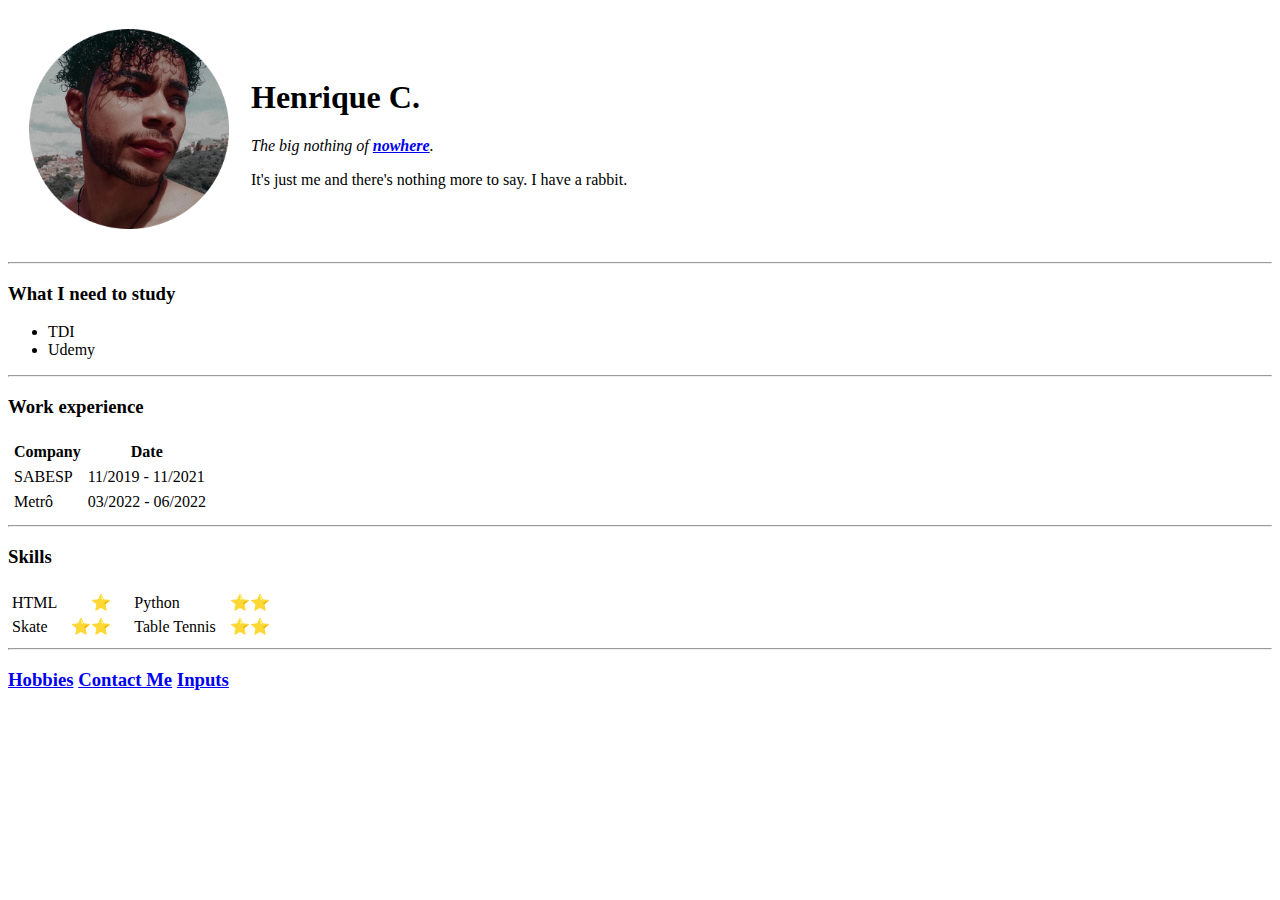
==== index.html @ 40c4e52a "First upload of files" ====
<!DOCTYPE html>
<html>
    <head>
        <meta charset="UTF-8">
        <title>Henrique C.'s Personal Site</title>
    </head>
    <body>
        <table cellspacing="20">
            <tr>
                <td><img src="img/croppedMe.png" width="200"></td>
                <td><h1>Henrique C.</h1>
                <p><em>The big nothing of <strong><a href="https://pt.wikipedia.org/wiki/Franco_da_Rocha">nowhere</a></strong>.</em></p>
                <p>It's just me and there's nothing more to say. I have a rabbit.</p></td>
            </tr>
        </table>
        <hr>
        <h3>What I need to study</h3>
        <ul>
            <li>TDI</li>
            <li>Udemy</li>
        </ul>
        <hr>
        <h3>Work experience</h3>
        <table cellspacing="5">
            <thead>
                <tr>
                    <th>Company</th>
                    <th>Date</th>
                </tr>
            </thead>
            <tbody>
                <tr>
                    <td>SABESP</td>
                    <td>11/2019 - 11/2021</td>
                </tr>
                <tr>
                    <td>Metrô</td>
                    <td>03/2022 - 06/2022</td>
                </tr>
            </tbody>
        </table>
        <hr>
        <h3>Skills</h3>
        <table cellspacing="3">
            <thead> <!-- Table heading section. -->
                <tr> <!-- Table row section. -->
                     <!-- <th>Skills</th> <- Exemple. Table row heading (Row's title). -->
                </tr>
            </thead>
            <tbody> <!-- Table body section. -->
                <tr>
                    <td>HTML</td>
                    <td>&nbsp;</td>
                    <td align="right">⭐</td>
                    <td>&nbsp;</td>
                    <td>&nbsp;</td>
                    <td>Python</td>
                    <td>&nbsp;</td>
                    <td align="right">⭐⭐</td>
                </tr>
                    <td>Skate</td>
                    <td>&nbsp;</td>
                    <td align="right">⭐⭐</td>
                    <td>&nbsp;</td>
                    <td>&nbsp;</td>
                    <td>Table Tennis</td>
                    <td>&nbsp;</td>
                    <td align="right">⭐⭐</td>
            </tbody>
            <tfoot>
                <!-- There's a foot section for table, but i'm not going to use it by now. -->
            </tfoot>
        </table>
        <hr>

        <h3><a href="hobbies.html">Hobbies</a>
        <a href="contactMe.html">Contact Me</a>
        <a href="inputs.html">Inputs</a></h3>

    </body>
</html>
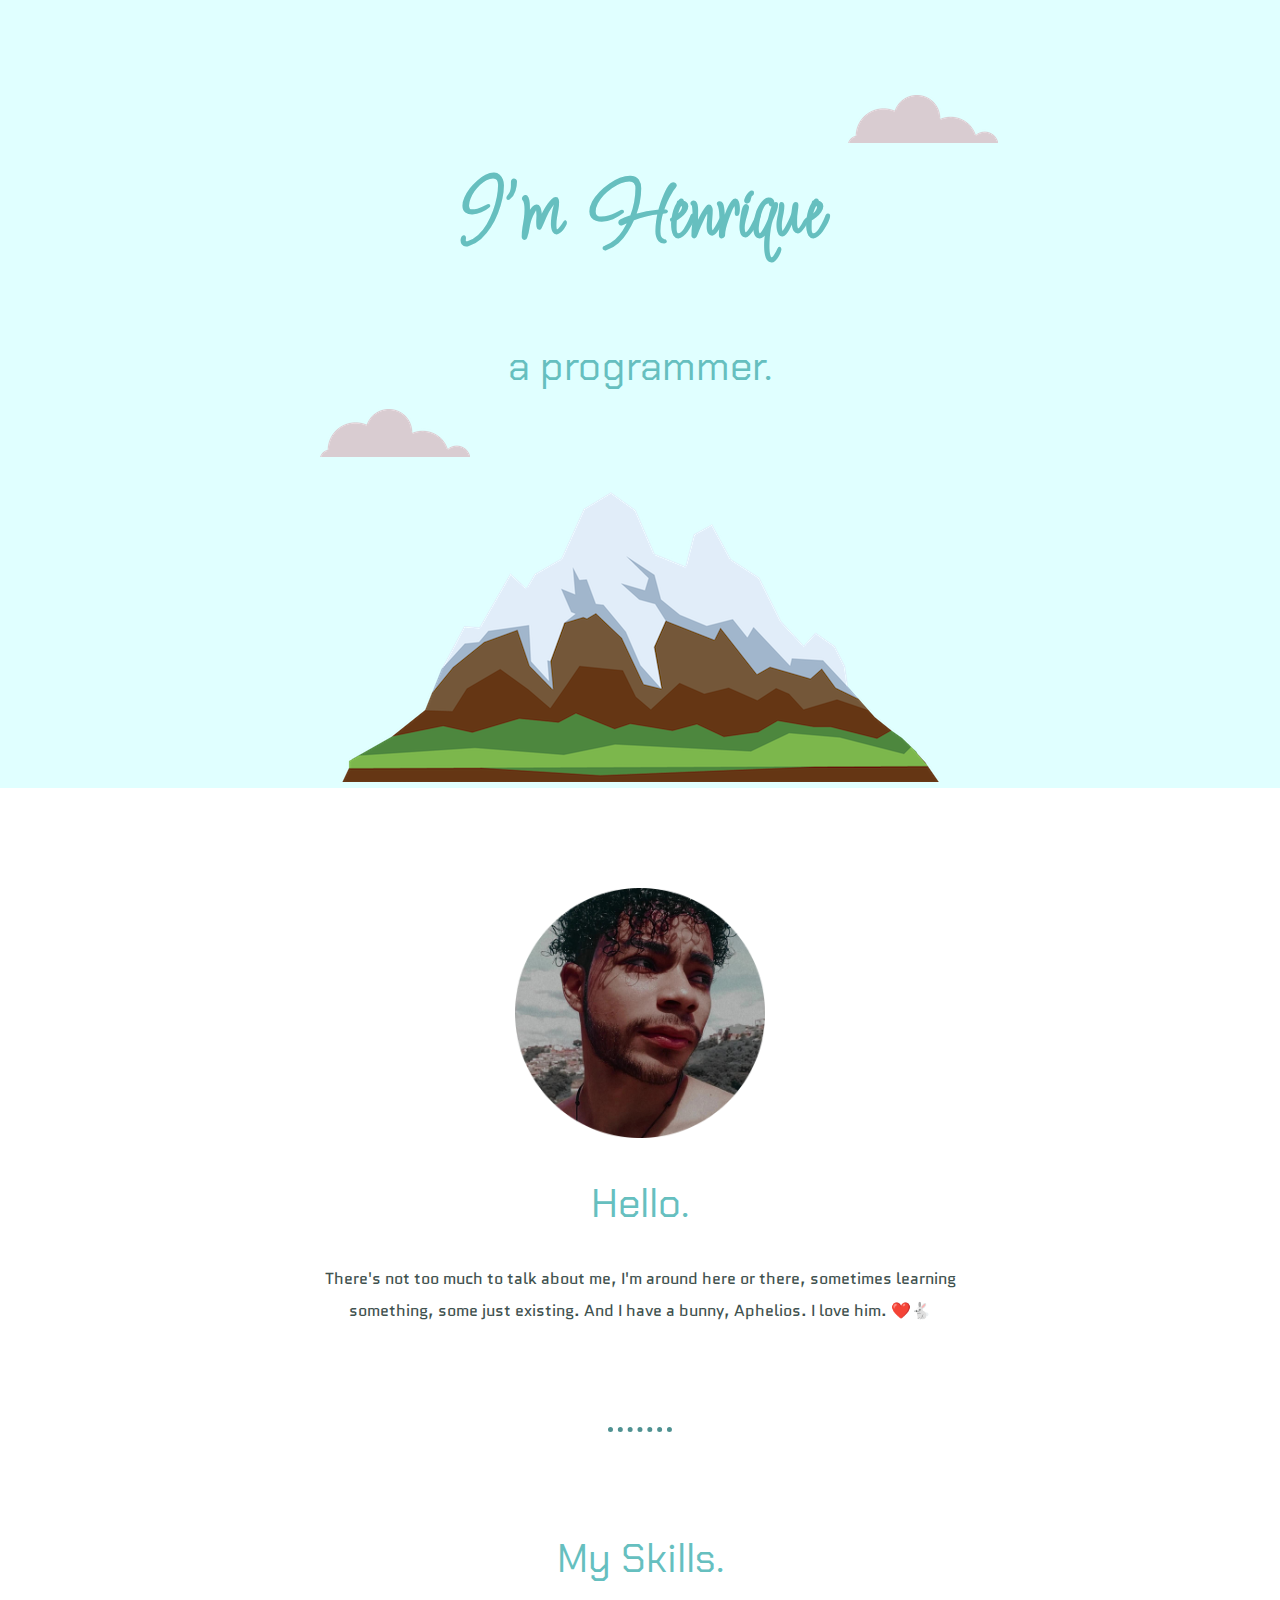
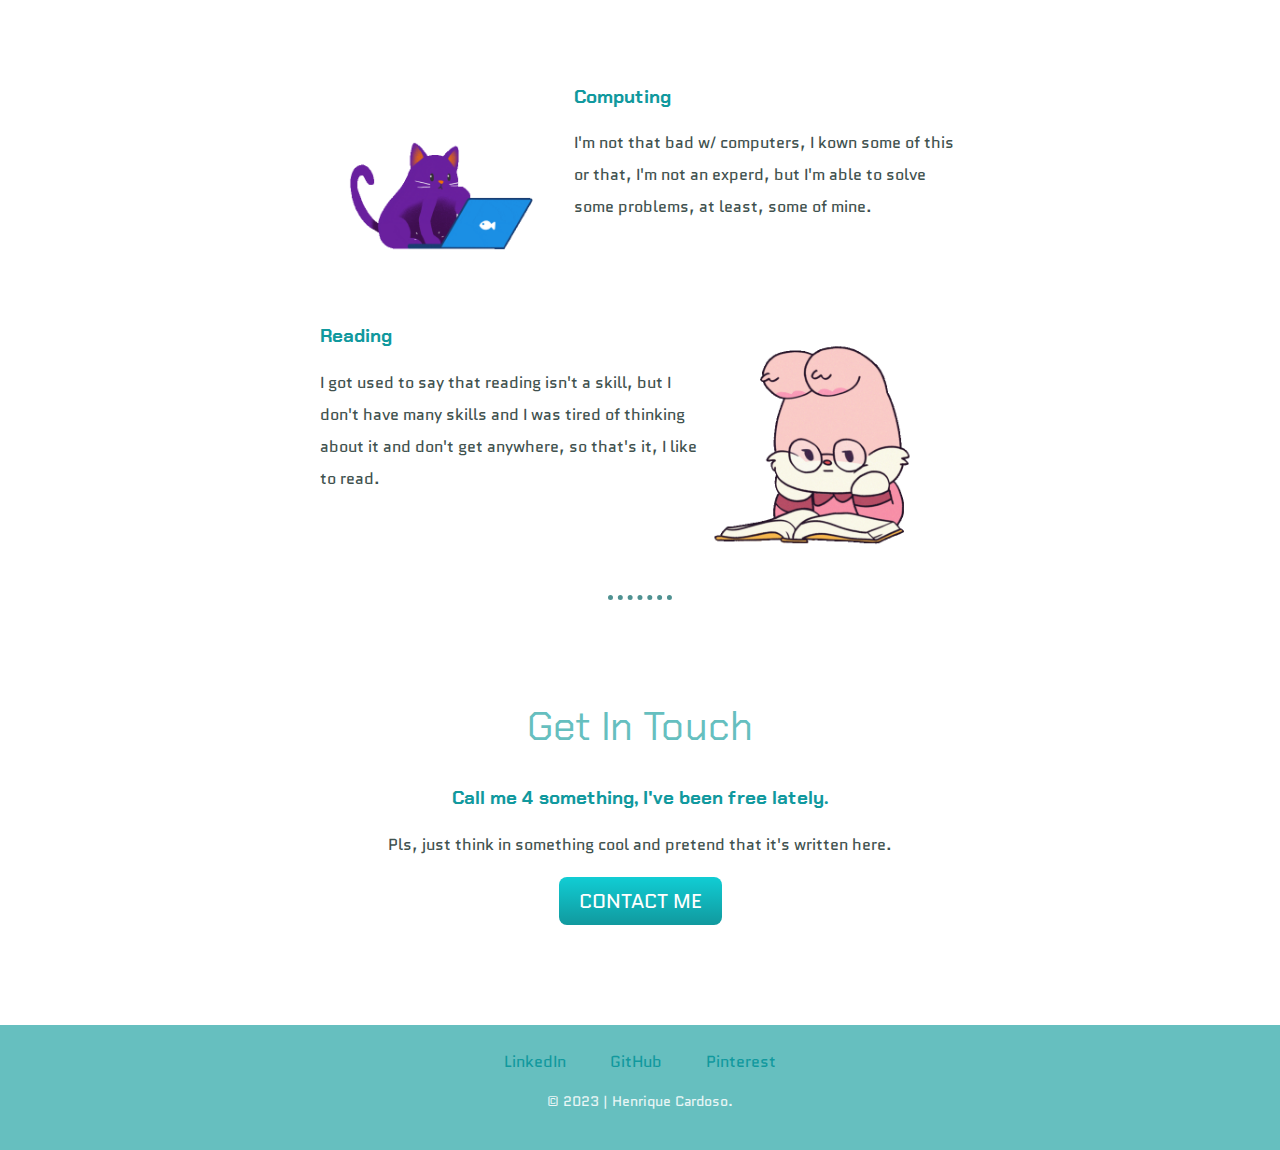
==== commit 285f18b1: "Add files via upload" ====
--- a/index.html
+++ b/index.html
@@ -2,80 +2,62 @@
 <html>
     <head>
         <meta charset="UTF-8">
-        <title>Henrique C.'s Personal Site</title>
+        <title>R. Henrique Cardoso</title>
+        <link rel="stylesheet" href="css/styles.css">
+        <link rel="icon" href="img/myIcon.ico">
+        <link rel="preconnect" href="https://fonts.googleapis.com">
+        <link rel="preconnect" href="https://fonts.gstatic.com" crossorigin>
+        <link href="https://fonts.googleapis.com/css2?family=Chakra+Petch&family=Licorice&family=Quantico&display=swap" rel="stylesheet">
     </head>
+
     <body>
-        <table cellspacing="20">
-            <tr>
-                <td><img src="img/croppedMe.png" width="200"></td>
-                <td><h1>Henrique C.</h1>
-                <p><em>The big nothing of <strong><a href="https://pt.wikipedia.org/wiki/Franco_da_Rocha">nowhere</a></strong>.</em></p>
-                <p>It's just me and there's nothing more to say. I have a rabbit.</p></td>
-            </tr>
-        </table>
-        <hr>
-        <h3>What I need to study</h3>
-        <ul>
-            <li>TDI</li>
-            <li>Udemy</li>
-        </ul>
-        <hr>
-        <h3>Work experience</h3>
-        <table cellspacing="5">
-            <thead>
-                <tr>
-                    <th>Company</th>
-                    <th>Date</th>
-                </tr>
-            </thead>
-            <tbody>
-                <tr>
-                    <td>SABESP</td>
-                    <td>11/2019 - 11/2021</td>
-                </tr>
-                <tr>
-                    <td>Metrô</td>
-                    <td>03/2022 - 06/2022</td>
-                </tr>
-            </tbody>
-        </table>
-        <hr>
-        <h3>Skills</h3>
-        <table cellspacing="3">
-            <thead> <!-- Table heading section. -->
-                <tr> <!-- Table row section. -->
-                     <!-- <th>Skills</th> <- Exemple. Table row heading (Row's title). -->
-                </tr>
-            </thead>
-            <tbody> <!-- Table body section. -->
-                <tr>
-                    <td>HTML</td>
-                    <td>&nbsp;</td>
-                    <td align="right">⭐</td>
-                    <td>&nbsp;</td>
-                    <td>&nbsp;</td>
-                    <td>Python</td>
-                    <td>&nbsp;</td>
-                    <td align="right">⭐⭐</td>
-                </tr>
-                    <td>Skate</td>
-                    <td>&nbsp;</td>
-                    <td align="right">⭐⭐</td>
-                    <td>&nbsp;</td>
-                    <td>&nbsp;</td>
-                    <td>Table Tennis</td>
-                    <td>&nbsp;</td>
-                    <td align="right">⭐⭐</td>
-            </tbody>
-            <tfoot>
-                <!-- There's a foot section for table, but i'm not going to use it by now. -->
-            </tfoot>
-        </table>
-        <hr>
+        <div class="top-container">
+            <img class="topCloud" src="img/cloud.png" alt="cloud-img">
+            <h1>I'm Henrique</h1>
+            <h2>a programmer.</h2>
+            <img class="bottomCloud" src="img/cloud.png" alt="cloud-img">
+            <img src="img/mountain.png" alt="mountain-img">
+        </div>
 
-        <h3><a href="hobbies.html">Hobbies</a>
-        <a href="contactMe.html">Contact Me</a>
-        <a href="inputs.html">Inputs</a></h3>
+        <div class="middle-container">
+            <div class="profile">
+                <img class="profileImg" src="img/croppedMe.png" alt="Henrique's Photo">
+                <h2>Hello.</h2>
+                <p>There's not too much to talk about me, I'm around here or there, sometimes learning something, some just existing. And I have a bunny, Aphelios. I love him. ❤️🐇</p>
+            </div>
 
+            <hr>
+            
+            <div class="skills">
+                <h2>My Skills.</h2>
+                <div class="skillRow">
+                <img class="computerImg" src="img/computerSkill.gif" alt="computer-skill">
+                <h3>Computing</h3>
+                <p>I'm not that bad w/ computers, I kown some of this or that, I'm not an experd, but I'm able to solve some problems, at least, some of mine.</p>
+                </div>
+
+                <div class="skillRow">
+                <img class="readingImg" src="img/readingSkill.gif" alt="reading-skill">
+                <h3>Reading</h3>
+                <p>I got used to say that reading isn't a skill, but I don't have many skills and I was tired of thinking about it and don't get anywhere, so that's it, I like to read.</p>
+                </div>
+            </div>
+
+            <hr>
+            
+            <div class="contact-me">
+                <h2>Get In Touch</h2>
+                <h3>Call me 4 something, I've been free lately.</h3>
+                <p>Pls, just think in something cool and pretend that it's written here.</p>
+                <a class="btn" href="mailto:ruanhenriquecardoso012@hotmail.com">CONTACT ME</a>
+            </div>
+        </div>
+
+        <div class="bottom-container">
+            <a class="footerLink" href="https://www.linkedin.com/in/r-henrique-cardoso-05bb7622b/">LinkedIn</a>
+            <a class="footerLink" href="https://github.com/Jus7M3">GitHub</a>
+            <a class="footerLink" href="https://pinterest.com/Ru4n_C/">Pinterest</a>
+            <p class="footerInfo">© 2023 | Henrique Cardoso.</p>
+        </div>
     </body>
 </html>--- a/css/styles.css
+++ b/css/styles.css
@@ -0,0 +1,147 @@
+/********************* TAG SELECTOR *********************/
+
+body {
+    color: #40514E;
+    text-align: center;
+    font-family: 'Quantico', sans-serif;
+    margin: 0px;
+}
+
+h1 {
+    color: #66BFBF;
+    font-family: 'Licorice', cursive;
+    font-size: 5.625rem;
+    line-height: 2;
+    margin: 50px auto 0 auto;
+}
+
+h2 {
+    color: #66BFBF;
+    font-family: 'Chakra Petch', sans-serif;
+    font-size: 2.5rem;
+    font-weight: normal;
+}
+
+h3 {
+    color: #11999E;
+    font-family: 'Chakra Petch', sans-serif;
+}
+
+a {
+    color: #11999E;
+    text-decoration: none;
+}
+
+a:hover {
+    color: #E0FFFF;
+}
+
+p {
+    line-height: 2;
+}
+
+hr {
+    border-color: #4f9191;
+    border-style: none;
+    border-bottom-style: dotted;
+    border-width: 5px;
+    margin: 100px auto;
+    width: 5%;
+}
+
+
+/********************* CLASS SELECTOR *********************/
+
+.top-container {
+    background-color: #E0FFFF;
+    padding-top: 6%;
+    position: relative;
+}
+
+.topCloud {
+    position: absolute;
+    right: 22%;
+    top: 12%;
+}
+
+.bottomCloud {
+    position: absolute;
+    bottom: 42%;
+    left: 25%;
+}
+
+.middle-container {
+    margin: 100px auto;
+}
+
+.profile {
+    margin: 0 auto;
+    width: 50%;
+}
+
+.profileImg {
+    width: 250px;
+}
+
+.skillRow {
+    text-align: left;
+    margin: 100px auto;
+    width: 50%;
+}
+
+.computerImg {
+    float: left;
+    margin-right: 30px;
+    width: 35%;
+}
+
+.readingImg {
+    float: right;
+    margin-right: 30px;
+    width: 35%;
+}
+
+.btn {
+    background: #11cdd4;
+    background-image: -webkit-linear-gradient(top, #11cdd4, #11999e);
+    background-image: -moz-linear-gradient(top, #11cdd4, #11999e);
+    background-image: -ms-linear-gradient(top, #11cdd4, #11999e);
+    background-image: -o-linear-gradient(top, #11cdd4, #11999e);
+    background-image: linear-gradient(to bottom, #11cdd4, #11999e);
+    -webkit-border-radius: 8;
+    -moz-border-radius: 8;
+    border-radius: 8px;
+    display: inline-block;
+    font-family: 'Quantico', sans-serif;
+    color: #ffffff;
+    font-size: 20px;
+    padding: 10px 20px;
+    text-decoration: none;
+}
+  
+.btn:hover {
+    background: #30e3cb;
+    background-image: -webkit-linear-gradient(top, #30e3cb, #2bc4ad);
+    background-image: -moz-linear-gradient(top, #30e3cb, #2bc4ad);
+    background-image: -ms-linear-gradient(top, #30e3cb, #2bc4ad);
+    background-image: -o-linear-gradient(top, #30e3cb, #2bc4ad);
+    background-image: linear-gradient(to bottom, #30e3cb, #2bc4ad);
+    text-decoration: none;
+}
+
+.bottom-container {
+    background-color: #66BFBF;
+    height: 75px;
+    padding: 25px;
+}
+
+.footerLink {
+    color: #11999E;
+    margin: 10px 20px 0 20px;
+}
+
+.footerInfo {
+    color: #EAF6F6;
+    font-size: 0.9rem;
+    margin-bottom: 0;
+}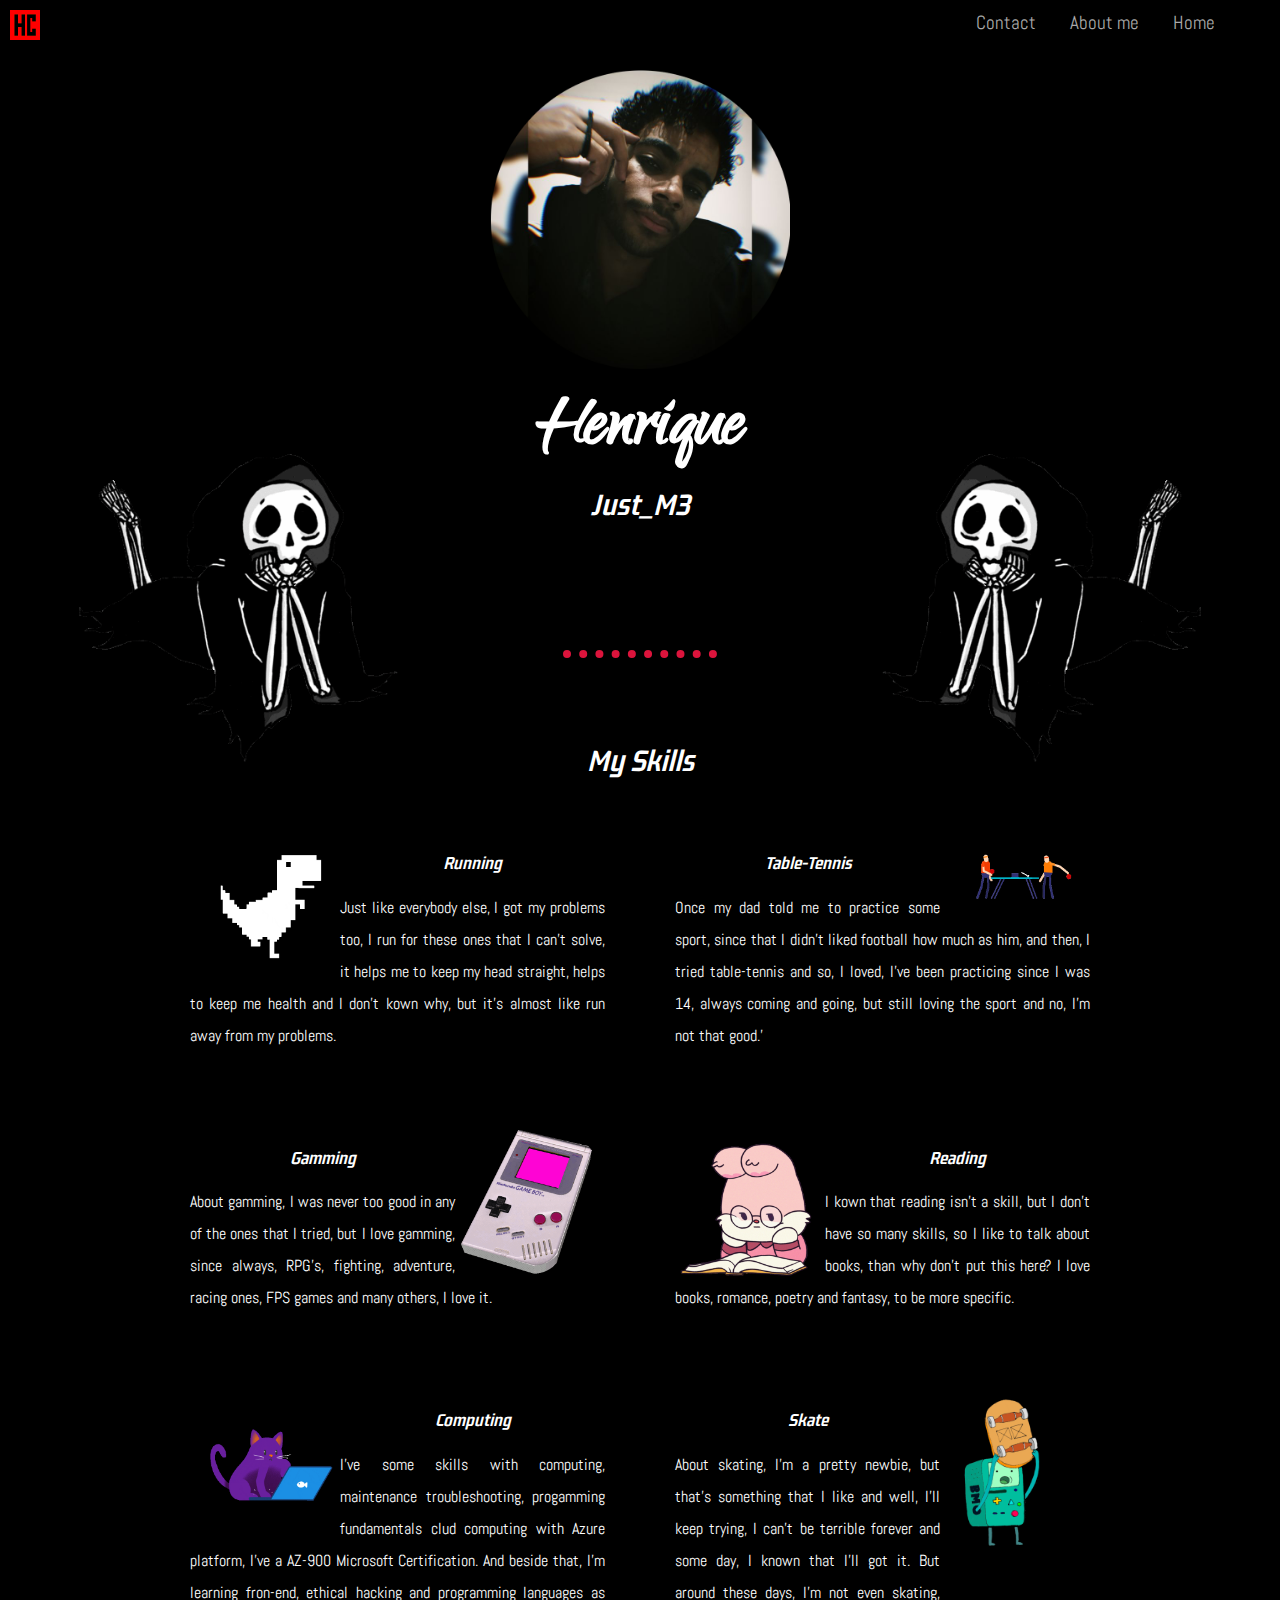
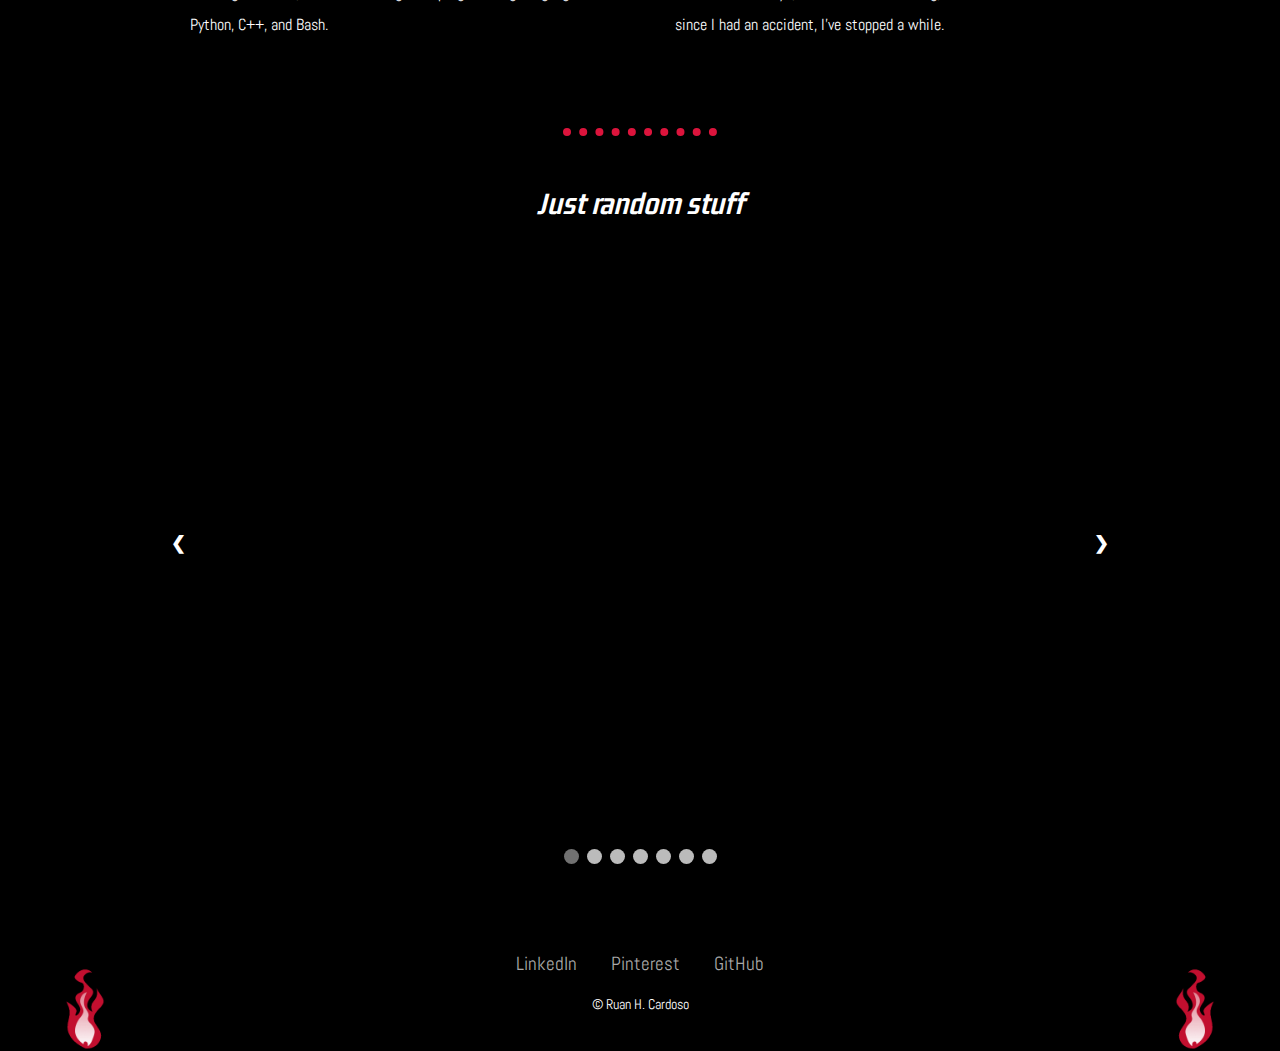
==== commit ea846d3a: "Site rebot" ====
--- a/index.html
+++ b/index.html
@@ -2,62 +2,154 @@
 <html>
     <head>
         <meta charset="UTF-8">
-        <title>R. Henrique Cardoso</title>
+        <title>A Site About Me</title>
         <link rel="stylesheet" href="css/styles.css">
-        <link rel="icon" href="img/myIcon.ico">
+        <link rel="icon" href="img/icon/favicon.ico" type="image/x-ico">
         <link rel="preconnect" href="https://fonts.googleapis.com">
         <link rel="preconnect" href="https://fonts.gstatic.com" crossorigin>
-        <link href="https://fonts.googleapis.com/css2?family=Chakra+Petch&family=Licorice&family=Quantico&display=swap" rel="stylesheet">
+        <link href="https://fonts.googleapis.com/css2?family=Abel&family=Gemunu+Libre&family=Qwigley&display=swap" rel="stylesheet">
     </head>
+    <body>
+        <div class="topContainer">
+            <img class="cuteDeathLeft" src="img/commum/landingDeathLeft.gif" alt="cute-death">
+            <img class="myPhoto" src="img/profile/me.png" alt="Henrique">
+            <img class="cuteDeathRight" src="img/commum/landingDeathRight.gif" alt="cute-death">
 
-    <body>
-        <div class="top-container">
-            <img class="topCloud" src="img/cloud.png" alt="cloud-img">
-            <h1>I'm Henrique</h1>
-            <h2>a programmer.</h2>
-            <img class="bottomCloud" src="img/cloud.png" alt="cloud-img">
-            <img src="img/mountain.png" alt="mountain-img">
+            <h1 class="titleANDsubtitle">Henrique</h1>
+            <h2 class="titleANDsubtitle">Just_M3</h2>
+
         </div>
 
-        <div class="middle-container">
-            <div class="profile">
-                <img class="profileImg" src="img/croppedMe.png" alt="Henrique's Photo">
-                <h2>Hello.</h2>
-                <p>There's not too much to talk about me, I'm around here or there, sometimes learning something, some just existing. And I have a bunny, Aphelios. I love him. ❤️🐇</p>
-            </div>
+        <hr>
 
-            <hr>
-            
+        <div class="skillContainer">
             <div class="skills">
-                <h2>My Skills.</h2>
-                <div class="skillRow">
-                <img class="computerImg" src="img/computerSkill.gif" alt="computer-skill">
-                <h3>Computing</h3>
-                <p>I'm not that bad w/ computers, I kown some of this or that, I'm not an experd, but I'm able to solve some problems, at least, some of mine.</p>
+                <h2>My Skills</h2>
+                <div class="skillLeft">
+                    <img class="skillLeftImgs" src="img/skills/runnnig.gif" alt="running-skill">
+                    <h3 class="skillTitle">Running</h3>
+                    <p class="skillDescription">Just like everybody else, I got my problems too, I run for these ones that I can't solve, it helps me to keep my head straight, helps to keep me health and I don't kown why, but it's almost like run away from my problems.</p>
                 </div>
-
-                <div class="skillRow">
-                <img class="readingImg" src="img/readingSkill.gif" alt="reading-skill">
-                <h3>Reading</h3>
-                <p>I got used to say that reading isn't a skill, but I don't have many skills and I was tired of thinking about it and don't get anywhere, so that's it, I like to read.</p>
+                <div class="skillRight">
+                    <img class="skillRightImgs" src="img/skills/table tennis.gif" alt="tableTenis-skill">
+                    <h3 class="skillTitle">Table-Tennis</h3>
+                    <p class="skillDescription">Once my dad told me to practice some sport, since that I didn't liked football how much as him, and then, I tried table-tennis and so, I loved, I've been practicing since I was 14, always coming and going, but still loving the sport and no, I'm not that good.'</p>
                 </div>
-            </div>
-
-            <hr>
-            
-            <div class="contact-me">
-                <h2>Get In Touch</h2>
-                <h3>Call me 4 something, I've been free lately.</h3>
-                <p>Pls, just think in something cool and pretend that it's written here.</p>
-                <a class="btn" href="mailto:ruanhenriquecardoso012@hotmail.com">CONTACT ME</a>
+                <div class="skillLeft">
+                    <img style="float: right;" class="skillLeftImgs" src="img/skills/gamming.gif" alt="gamming-skill">
+                    <h3 class="skillTitle">Gamming</h3>
+                    <p class="skillDescription">About gamming, I was never too good in any of the ones that I tried, but I love gamming, since always, RPG's, fighting, adventure, racing ones, FPS games and many others, I love it.</p>
+                </div>
+                <div class="skillRight">
+                    <img style="float: left;" class="skillRightImgs" src="img/skills/reading.gif" alt="reading-skill">
+                    <h3 class="skillTitle">Reading</h3>
+                    <p class="skillDescription">I kown that reading isn't a skill, but I don't have so many skills, so I like to talk about books, than why don't put this here? I love books, romance, poetry and fantasy, to be more specific.</p>
+                </div>
+                <div class="skillLeft">
+                    <img class="skillLeftImgs" src="img/skills/computing.gif" alt="computing-skill">
+                    <h3 class="skillTitle">Computing</h3>
+                    <p class="skillDescription">I've some skills with computing, maintenance troubleshooting, progamming fundamentals clud computing with Azure platform, I've a AZ-900 Microsoft Certification. And beside that, I'm learning fron-end, ethical hacking and programming languages as Python, C++, and Bash.</p>
+                </div>
+                <div class="skillRight">
+                    <img class="skillRightImgs" src="img/skills/skate.gif" alt="skateboard-skill">
+                    <h3 class="skillTitle">Skate</h3>
+                    <p class="skillDescription">About skating, I'm a pretty newbie, but that's something that I like and well, I'll keep trying, I can't be terrible forever and some day, I known that I'll got it. But around these days, I'm not even skating, since I had an accident, I've stopped a while.</p>
+                </div>
             </div>
         </div>
 
-        <div class="bottom-container">
-            <a class="footerLink" href="https://www.linkedin.com/in/r-henrique-cardoso-05bb7622b/">LinkedIn</a>
-            <a class="footerLink" href="https://github.com/Jus7M3">GitHub</a>
-            <a class="footerLink" href="https://pinterest.com/Ru4n_C/">Pinterest</a>
-            <p class="footerInfo">© 2023 | Henrique Cardoso.</p>
+        <hr>
+
+        <div class="middleContainer">
+            <h2>Just random stuff</h2>
+            <div class="slideshow-container">
+                <div class="mySlides fade">
+                    <iframe  src="http://www.staggeringbeauty.com/" frameborder="0" width="80%" height="575px"></iframe>
+                </div>
+                <div class="mySlides fade">
+                    <iframe  src="http://www.fallingfalling.com/" frameborder="0" width="80%" height="575px"></iframe>
+                </div>
+                <div class="mySlides fade">
+                    <iframe  src="https://thatsthefinger.com/" frameborder="0" width="80%" height="575px"></iframe>
+                </div>
+                <div class="mySlides fade">
+                    <iframe  src="https://maze.toys/mazes/mini/" frameborder="0" width="80%" height="575px"></iframe>
+                </div>
+                <div class="mySlides fade">
+                    <iframe  src="https://cursoreffects.com/" frameborder="0" width="80%" height="575px"></iframe>
+                </div>
+                <div class="mySlides fade">
+                    <iframe  src="https://pointerpointer.com/" frameborder="0" width="80%" height="575px"></iframe>
+                </div>
+                <div class="mySlides fade">
+                    <iframe  src="http://www.koalastothemax.com/" frameborder="0" width="80%" height="575px"></iframe>
+                </div>
+            
+                <!-- Next and previous buttons -->
+                <a class="prev" onclick="plusSlides(-1)">&#10094;</a>
+                <a class="next" onclick="plusSlides(1)">&#10095;</a>
+            </div>
+            <br>
+            
+            <!-- The dots/circles -->
+            <div style="text-align:center">
+                <span class="dot" onclick="currentSlide(1)"></span>
+                <span class="dot" onclick="currentSlide(2)"></span>
+                <span class="dot" onclick="currentSlide(3)"></span>
+                <span class="dot" onclick="currentSlide(4)"></span>
+                <span class="dot" onclick="currentSlide(5)"></span>
+                <span class="dot" onclick="currentSlide(6)"></span>
+                <span class="dot" onclick="currentSlide(7)"></span>
+            </div>
+
+            <script>
+
+                let slideIndex = 1;
+                showSlides(slideIndex);
+
+                // Next/previous controls
+                function plusSlides(n) {
+                showSlides(slideIndex += n);
+                }
+
+                // Thumbnail image controls
+                function currentSlide(n) {
+                showSlides(slideIndex = n);
+                }
+
+                function showSlides(n) {
+                let i;
+                let slides = document.getElementsByClassName("mySlides");
+                let dots = document.getElementsByClassName("dot");
+                if (n > slides.length) {slideIndex = 1}
+                if (n < 1) {slideIndex = slides.length}
+                for (i = 0; i < slides.length; i++) {
+                    slides[i].style.display = "none";
+                }
+                for (i = 0; i < dots.length; i++) {
+                    dots[i].className = dots[i].className.replace(" active", "");
+                }
+                slides[slideIndex-1].style.display = "block";
+                dots[slideIndex-1].className += " active";
+                }
+
+            </script>
+        </div>
+
+        <div class="header">
+            <img class="siteIcon" src="img/icon/siteIcon.png" alt="site-icon">
+            <a class="links" href="contactMe.html">Contact</a>
+            <a class="links" href="aboutMe.html">About me</a>
+            <a class="links" href="index.html">Home</a>
+        </div>
+
+        <div class="footer">
+            <img class="bottomRightFire" src="img/commum/bottomRightFire.gif" alt="right-fire">
+            <img class="bottomLeftFire" src="img/commum/bottomLeftFire.gif" alt="left-fire">
+            <a class="links" href="https://www.linkedin.com/in/r-henrique-cardoso-05bb7622b/">LinkedIn</a>
+            <a class="links" href="https://br.pinterest.com/Ru4n_C/">Pinterest</a>
+            <a class="links" href="https://github.com/Jus7M3">GitHub</a>
+            <p class="fotterCopyright">© Ruan H. Cardoso</p>
         </div>
     </body>
 </html>--- a/css/styles.css
+++ b/css/styles.css
@@ -1,147 +1,406 @@
-/********************* TAG SELECTOR *********************/
-
+/***************************************** GLOBAL TAGS SELETORS *****************************************/
 body {
-    color: #40514E;
+    margin: 0;
+    /*background-color: #C0C0C0;
+    background-color: #000000;*/
+    background-image: url("../img/commum/test7.jpg");
+    background-size: 100%;
+    background-repeat: no-repeat;
+    background-color: #000000;
+    font-family: 'Abel', sans-serif;
     text-align: center;
-    font-family: 'Quantico', sans-serif;
-    margin: 0px;
-}
+}
+
+a {    
+    margin: 0 15px;
+    text-decoration: none;
+    font-size: 1.2rem;
+}
+
+    a:hover {
+        color: #ffffff;
+    }
 
 h1 {
-    color: #66BFBF;
-    font-family: 'Licorice', cursive;
-    font-size: 5.625rem;
-    line-height: 2;
-    margin: 50px auto 0 auto;
+    color: #ffffff;
+    font-family: 'Qwigley', cursive;
+    font-size: 5.6rem;
+    margin: 0 auto;
 }
 
 h2 {
-    color: #66BFBF;
-    font-family: 'Chakra Petch', sans-serif;
-    font-size: 2.5rem;
-    font-weight: normal;
+    color: #ffffff;
+    font-family: 'Gemunu Libre', sans-serif;
+    font-style: italic;
+    font-size: 2rem;
+    margin-top: 0;
 }
 
 h3 {
-    color: #11999E;
-    font-family: 'Chakra Petch', sans-serif;
-}
-
-a {
-    color: #11999E;
-    text-decoration: none;
-}
-
-a:hover {
-    color: #E0FFFF;
-}
-
-p {
-    line-height: 2;
+    color: #ffffff;
+    font-family: 'Gemunu Libre', sans-serif;
+    font-style: italic;
 }
 
 hr {
-    border-color: #4f9191;
     border-style: none;
     border-bottom-style: dotted;
-    border-width: 5px;
-    margin: 100px auto;
-    width: 5%;
-}
-
-
-/********************* CLASS SELECTOR *********************/
-
-.top-container {
-    background-color: #E0FFFF;
-    padding-top: 6%;
+    border-width: 8px;
+    /*color: #A9A9A9;*/
+    color: #DC143C;
+    margin: 50px auto;
+    width: 12%;
+}
+
+p {
+    color: #ffffff;
+    line-height: 2;
+}
+
+/******************************************* GLOBAL CLASSES SELETORS *******************************************/
+
+.siteIcon {
+    float: left;
+    width: 30px;
+}
+
+.header {
+    position: fixed;
+    text-align: right;
+    padding: 10px 50px 0px 10px;
+    top: 0;
+    left: 0;
+    right: 0;
+    background-color: #000000;
+    height: 40px;
+}
+
+.footer {
+    background-color: #000000;
+    height: 100px;
+    padding-top: 15px;
+}
+
+.links {
+    color: #A9A9A9;
+}
+
+.bottomRightFire {
     position: relative;
-}
-
-.topCloud {
+    float: right;
+    right: 35px;
+    width: 100px;
+}
+
+.fotterCopyright {
+    margin-bottom: 0;
+    font-size: 0.9rem;
+    color: #ffffff;
+}
+
+.bottomLeftFire {
+    position: relative;
+    float: left;
+    left: 35px;
+    width: 100px;
+}
+
+.titleANDsubtitle {
+    color: #ffffff;
+}
+
+
+/******************************************* INDEX CLASSES SELETORS *******************************************/
+
+.topContainer {
+    margin-top: 0;
+    margin-left: 0;
+    /*background-color: #A9A9A9;*/
+    height: 600px;
+}
+
+.cuteDeathLeft {
     position: absolute;
-    right: 22%;
-    top: 12%;
-}
-
-.bottomCloud {
+    left: 35px;
+    bottom: 100px;
+    width: 400px;
+}
+
+.myPhoto {
+    padding: 50px 0 0 0;
+    margin-top: 20px;
+    width: 300px;
+}
+
+.cuteDeathRight {
     position: absolute;
-    bottom: 42%;
-    left: 25%;
-}
-
-.middle-container {
-    margin: 100px auto;
-}
-
-.profile {
+    right: 35px;
+    bottom: 100px;
+    width: 400px;
+}
+
+.skillContainer {
     margin: 0 auto;
+    /*background-color: #A9A9A9;*/
+    height: 950px;
+    padding-top: 20px;
+    text-align: center;
+}
+
+.skills {
+    text-align: center;
+    margin: 15px auto;
+    width: 75%;
+}
+
+.skillLeft {
+    display: block;
+    float: left;
+    margin: 5px;
+    padding: 25px;
+    width: 415px;
+}
+
+.skillRight {
+    display: block;
+    float: right;
+    margin: 5px;
+    padding: 25px;
+    width: 415px;
+}
+
+.skillLeftImgs {
+    float: left;
+    width: 150px;
+}
+
+.skillRightImgs {
+    float: right;
+    width: 150px;
+}
+
+.skillTitle {
+    text-align: center;
+}
+
+.skillDescription {
+    text-align: justify;
+}
+
+.middleContainer {
+    /*background-color: #A9A9A9;*/
+    height: 750px;
+}
+
+/******************************************* CONTACT-ME CLASSES SELETORS *******************************************/
+
+.contactMeContainer {
+    margin-top: 0;
+    margin-left: 0;
+    /*background-color: #A9A9A9;*/
+    height: 580px;
+}
+
+.socialContainer {
+    margin-top: 58px;
     width: 50%;
-}
-
-.profileImg {
-    width: 250px;
-}
-
-.skillRow {
+    float: left;
+}
+
+.social {
+    margin: 30px auto;
+    width: 40%;
+    padding: 3px;
+}
+
+.socialDescription {
+    text-align: center;
+    padding-top: 12px;
+}
+
+.socialLeftImg {
+    width: 50px;
+    float: left;
+}
+
+.socialRightImg {
+    width: 50px;
+    float: right;
+}
+
+.formContainer {
+    margin-top: 58px;
+    width: 50%;
+    float: right;
+}
+
+.nameContainer {
+    margin: 12px auto 5px auto;
+}
+
+.emailContainer {
+    margin: 0 auto 10px auto;
+}
+
+.formText {
+    font-family: 'Abel', sans-serif;
     text-align: left;
-    margin: 100px auto;
-    width: 50%;
-}
-
-.computerImg {
-    float: left;
-    margin-right: 30px;
-    width: 35%;
-}
-
-.readingImg {
-    float: right;
-    margin-right: 30px;
-    width: 35%;
+    color: #ffffff;
+}
+
+.socialLinks {
+    color: #A9A9A9;
+    margin: 0 0;
 }
 
 .btn {
-    background: #11cdd4;
-    background-image: -webkit-linear-gradient(top, #11cdd4, #11999e);
-    background-image: -moz-linear-gradient(top, #11cdd4, #11999e);
-    background-image: -ms-linear-gradient(top, #11cdd4, #11999e);
-    background-image: -o-linear-gradient(top, #11cdd4, #11999e);
-    background-image: linear-gradient(to bottom, #11cdd4, #11999e);
+    background: #b30000;
+    background-image: -webkit-linear-gradient(top, #b30000, #8a0e0e);
+    background-image: -moz-linear-gradient(top, #b30000, #8a0e0e);
+    background-image: -ms-linear-gradient(top, #b30000, #8a0e0e);
+    background-image: -o-linear-gradient(top, #b30000, #8a0e0e);
+    background-image: linear-gradient(to bottom, #b30000, #8a0e0e);
     -webkit-border-radius: 8;
     -moz-border-radius: 8;
+    border: none;
     border-radius: 8px;
-    display: inline-block;
-    font-family: 'Quantico', sans-serif;
-    color: #ffffff;
-    font-size: 20px;
-    padding: 10px 20px;
+    font-family: 'Abel', sans-serif;
+    color: #ffffff;
+    font-size: 18px;
+    margin-top: 15px;
+    padding: 10px 20px 10px 20px;
     text-decoration: none;
-}
+  }
   
-.btn:hover {
-    background: #30e3cb;
-    background-image: -webkit-linear-gradient(top, #30e3cb, #2bc4ad);
-    background-image: -moz-linear-gradient(top, #30e3cb, #2bc4ad);
-    background-image: -ms-linear-gradient(top, #30e3cb, #2bc4ad);
-    background-image: -o-linear-gradient(top, #30e3cb, #2bc4ad);
-    background-image: linear-gradient(to bottom, #30e3cb, #2bc4ad);
+  .btn:hover {
+    background: #ff0000;
+    background-image: -webkit-linear-gradient(top, #ff0000, #b31717);
+    background-image: -moz-linear-gradient(top, #ff0000, #b31717);
+    background-image: -ms-linear-gradient(top, #ff0000, #b31717);
+    background-image: -o-linear-gradient(top, #ff0000, #b31717);
+    background-image: linear-gradient(to bottom, #ff0000, #b31717);
     text-decoration: none;
-}
-
-.bottom-container {
-    background-color: #66BFBF;
-    height: 75px;
-    padding: 25px;
-}
-
-.footerLink {
-    color: #11999E;
-    margin: 10px 20px 0 20px;
-}
-
-.footerInfo {
-    color: #EAF6F6;
-    font-size: 0.9rem;
-    margin-bottom: 0;
-}+  }
+
+/******************************************* ABOUT-ME CLASSES SELETORS *******************************************/
+
+.aboutMeContainer {
+    margin: 0;
+    margin-top: 50px;
+    /*background-color: #A9A9A9;*/
+    height: 500px;
+}
+
+.me0Img {
+    float: right;
+    margin: 90px 100px 0 0;
+    width: 600px;
+}
+
+.musicContainer {
+    margin: 0;
+    /*background-color: #A9A9A9;*/
+    height: 600px;
+}
+
+.spotifyIframe {
+    float: left;
+    margin-left: 100px;
+}
+
+.moviesContainer {
+    margin: 0;
+    /*background-color: #A9A9A9;*/
+    height: 510px;
+}
+
+.moviesImgs {
+    width: 150px;
+    position: absolute;
+    border-radius: 12px;
+}
+
+.apheliosContainer {
+    margin: 0;
+    /*background-color: #A9A9A9;*/
+    height: 600px;
+}
+
+.gamesContainer {
+    margin: 0;
+    /*background-color: #A9A9A9;*/
+    height: 650px;
+}
+
+.gamesImgs {
+    border-radius: 12px;
+    position: relative;
+    width: 150px;
+}
+
+/******************************************* OTHERS CLASSES SELETORS *******************************************/
+
+.slideshow-container {
+  max-width: 1000px;
+  position: relative;
+  margin: auto;
+}
+
+.mySlides {
+  display: none;
+}
+
+.prev, .next {
+  cursor: pointer;
+  position: absolute;
+  top: 50%;
+  width: auto;
+  margin-top: -22px;
+  padding: 16px;
+  color: white;
+  font-weight: bold;
+  font-size: 18px;
+  transition: 0.6s ease;
+  border-radius: 0 3px 3px 0;
+  user-select: none;
+}
+
+.prev {
+    left: 0;
+}
+
+.next {
+  right: 0;
+  border-radius: 3px 0 0 3px;
+}
+
+    .prev:hover, .next:hover {
+    background-color: #000000;
+    }
+
+.dot {
+  cursor: pointer;
+  height: 15px;
+  width: 15px;
+  margin: 0 2px;
+  background-color: #bbb;
+  border-radius: 50%;
+  display: inline-block;
+  transition: background-color 0.6s ease;
+}
+
+    .active, .dot:hover {
+    background-color: #717171;
+    }
+
+.fade {
+  animation-name: fade;
+  animation-duration: 1.5s;
+}
+
+@keyframes fade {
+  from {opacity: .4}
+  to {opacity: 1}
+}
+
+/*********************** ID SELETORS ***********************/